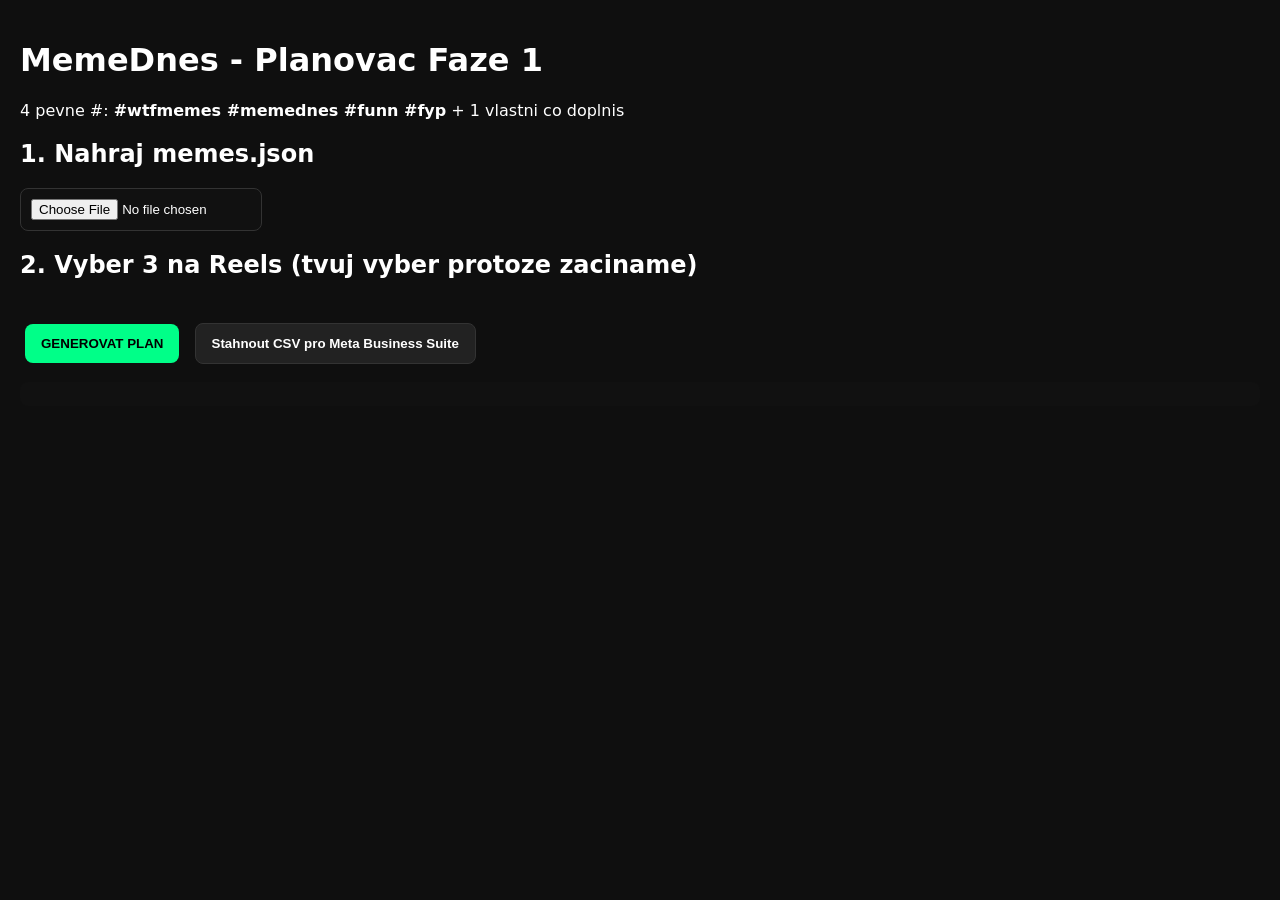
==== memednes_planovac.html @ 099546a5 "Create memednes_planovac.html" ====
<!DOCTYPE html>
<html lang="cs">
<head>
<meta charset="UTF-8">
<meta name="viewport" content="width=device-width, initial-scale=1.0">
<title>MemeDnes - Planovac Faze 1</title>
<style>
body{font-family:Inter,system-ui;background:#0f0f0f;color:#fff;margin:0;padding:20px}
.card{background:#1a1a1a;border:1px solid #333;border-radius:12px;padding:12px;margin:8px 0;display:flex;gap:12px;align-items:center;cursor:pointer}
.card img{width:60px;height:60px;object-fit:cover;border-radius:8px}
.card.selected{border-color:#00ff88;background:#15261e}
button{background:#00ff88;color:#000;border:0;padding:12px 16px;border-radius:8px;font-weight:700;cursor:pointer;margin:5px}
button.secondary{background:#222;color:#fff;border:1px solid #333}
input{padding:10px;border-radius:8px;border:1px solid #333;background:#111;color:#fff;width:220px}
pre{background:#111;padding:12px;border-radius:8px;white-space:pre-wrap}
.tag{font-size:12px;background:#222;padding:4px 8px;border-radius:20px}
</style>
</head>
<body>
<h1>MemeDnes - Planovac Faze 1</h1>
<p>4 pevne #: <b>#wtfmemes #memednes #funn #fyp</b> + 1 vlastni co doplnis</p>

<h2>1. Nahraj memes.json</h2>
<input type="file" id="fileInput" accept=".json">
<div id="memeList"></div>

<h2>2. Vyber 3 na Reels (tvuj vyber protoze zaciname)</h2>
<div id="selected"></div>
<div id="customTags"></div>
<br>
<button onclick="generatePlan()">GENEROVAT PLAN</button>
<button class="secondary" onclick="downloadCSV()">Stahnout CSV pro Meta Business Suite</button>
<pre id="output"></pre>

<script>
let memes = []; let picked = [];
document.getElementById('fileInput').addEventListener('change', e=>{
  const file = e.target.files[0];
  const reader = new FileReader();
  reader.onload = ev=>{ memes = JSON.parse(ev.target.result); renderList(); };
  reader.readAsText(file);
});
function renderList(){
  const div = document.getElementById('memeList'); div.innerHTML = '';
  memes.slice(-20).reverse().forEach(m=>{
    const el = document.createElement('div');
    el.className='card'+(picked.includes(m.id)?' selected':'');
    el.innerHTML=`<img src="${m.url}" onerror="this.src='https://via.placeholder.com/60'"><div><b>${m.title}</b><br><span class="tag">${m.category}</span> <span class="tag">${m.date}</span></div>`;
    el.onclick=()=>toggle(m.id); div.appendChild(el);
  });
}
function toggle(id){
  if(picked.includes(id)) picked = picked.filter(x=>x!==id);
  else { if(picked.length>=3){alert('Faze 1: max 3 na Reels'); return} picked.push(id); }
  renderList(); renderSelected();
}
function renderSelected(){
  document.getElementById('selected').innerHTML = picked.map(id=>{
    const m = memes.find(x=>x.id===id);
    return `<div class="card selected"><img src="${m.url}"><div>${m.title}</div></div>`;
  }).join('');
  document.getElementById('customTags').innerHTML = picked.map(id=>{
    const m = memes.find(x=>x.id===id);
    return `<label>5. # pro ${m.title}:</label><br><input id="tag-${id}" placeholder="#skola #vztahy #random"><br><br>`;
  }).join('');
}
function generatePlan(){
  if(picked.length!==3){alert('Vyber presne 3'); return}
  let out = '=== MEMEDNES FAZE 1 ===\n\nSTORY ZITRA 9:00-18:00 (vsech 10):\nPopisek: nazev + #wtfmemes #memednes #funn #fyp\n\nREELS:\n';
  const times = ['ZITRA 6:00','ZITRA 12:00','ZITRA 20:00'];
  picked.forEach((id,i)=>{
    const m = memes.find(x=>x.id===id);
    const custom = document.getElementById(`tag-${id}`).value || '#vlastni';
    out += `${times[i]} - ${m.title}\nCaption: ${m.title} \n.\n${custom} #wtfmemes #memednes #funn #fyp\n\n`;
  });
  document.getElementById('output').textContent = out;
}
function downloadCSV(){
  if(picked.length!==3){alert('Vyber presne 3'); return}
  let csv = 'date,time,media_url,caption,format\n';
  const tomorrow = new Date(); tomorrow.setDate(tomorrow.getDate()+1);
  const dateStr = tomorrow.toISOString().split('T')[0];
  const times = ['06:00','12:00','20:00'];
  picked.forEach((id,i)=>{
    const m = memes.find(x=>x.id===id);
    const custom = document.getElementById(`tag-${id}`)?.value || '#vlastni';
    const caption = `${m.title} ${custom} #wtfmemes #memednes #funn #fyp`.replace(/"/g,'""');
    csv += `${dateStr},${times[i]},${m.url},"${caption}",REEL\n`;
  });
  const blob = new Blob([csv],{type:'text/csv'});
  const url = URL.createObjectURL(blob);
  const a = document.createElement('a'); a.href=url; a.download='memednes_reels.csv'; a.click();
}
</script>
</body>
</html>
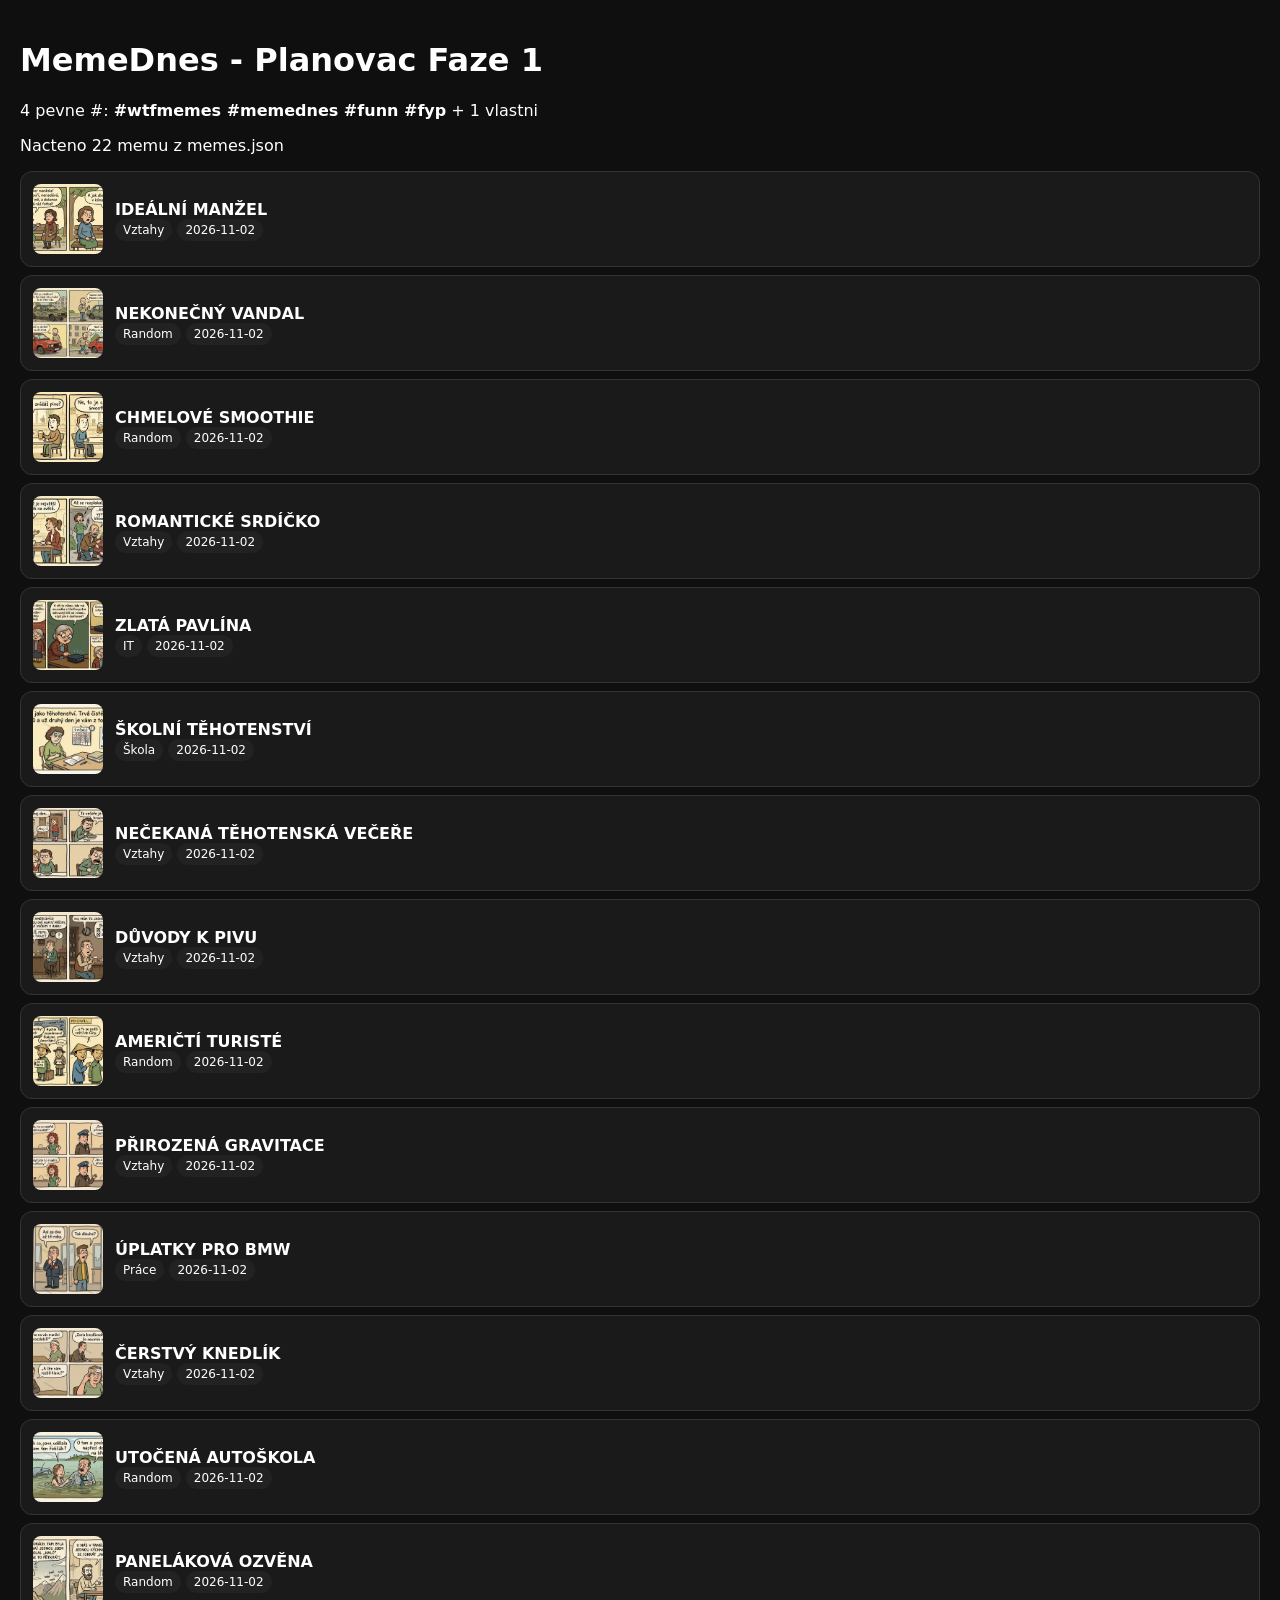
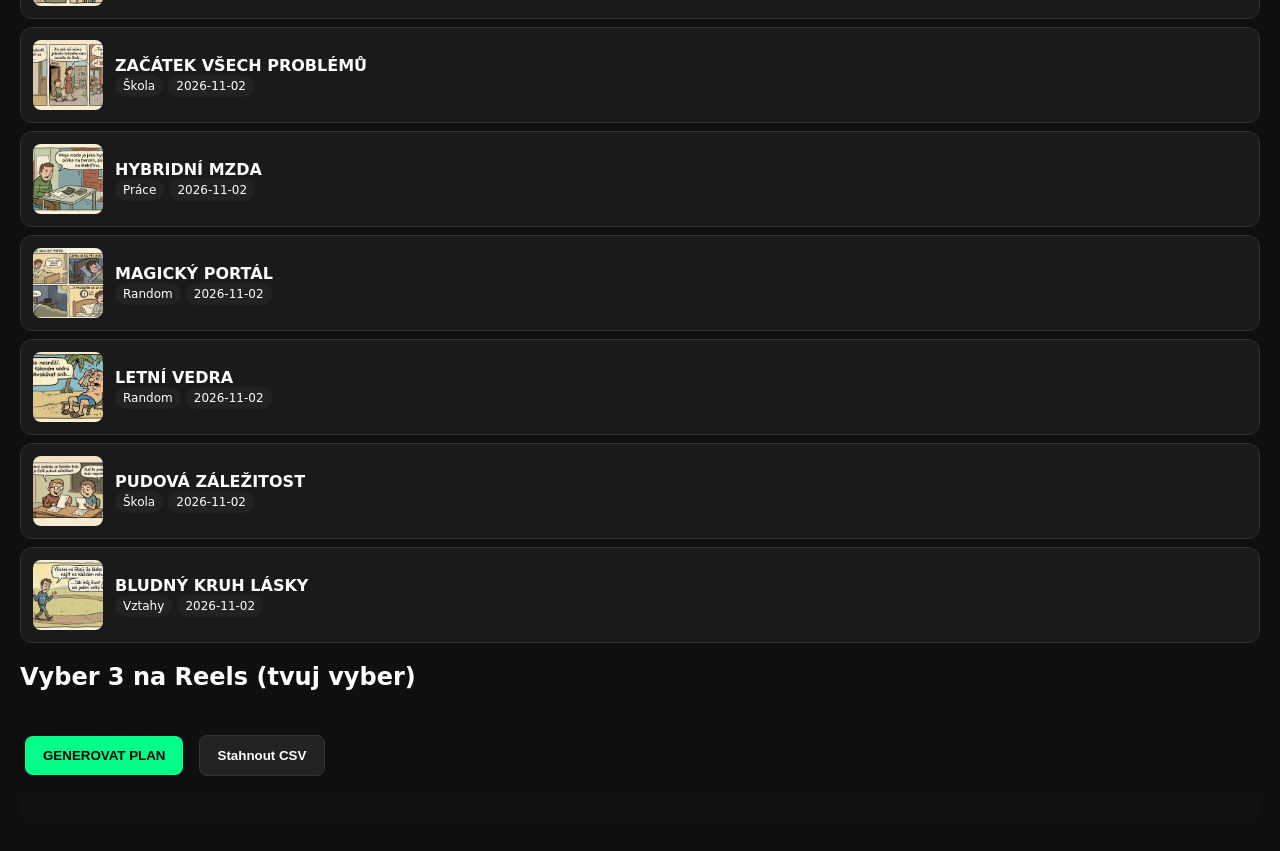
==== commit 9a966458: "Update memednes_planovac.html" ====
--- a/memednes_planovac.html
+++ b/memednes_planovac.html
@@ -7,51 +7,50 @@
 <style>
 body{font-family:Inter,system-ui;background:#0f0f0f;color:#fff;margin:0;padding:20px}
 .card{background:#1a1a1a;border:1px solid #333;border-radius:12px;padding:12px;margin:8px 0;display:flex;gap:12px;align-items:center;cursor:pointer}
-.card img{width:60px;height:60px;object-fit:cover;border-radius:8px}
+.card img{width:70px;height:70px;object-fit:cover;border-radius:8px}
 .card.selected{border-color:#00ff88;background:#15261e}
-button{background:#00ff88;color:#000;border:0;padding:12px 16px;border-radius:8px;font-weight:700;cursor:pointer;margin:5px}
+button{background:#00ff88;color:#000;border:0;padding:12px 18px;border-radius:8px;font-weight:700;cursor:pointer;margin:5px}
 button.secondary{background:#222;color:#fff;border:1px solid #333}
-input{padding:10px;border-radius:8px;border:1px solid #333;background:#111;color:#fff;width:220px}
+input{padding:10px;border-radius:8px;border:1px solid #333;background:#111;color:#fff;width:250px}
 pre{background:#111;padding:12px;border-radius:8px;white-space:pre-wrap}
 .tag{font-size:12px;background:#222;padding:4px 8px;border-radius:20px}
 </style>
 </head>
 <body>
 <h1>MemeDnes - Planovac Faze 1</h1>
-<p>4 pevne #: <b>#wtfmemes #memednes #funn #fyp</b> + 1 vlastni co doplnis</p>
-
-<h2>1. Nahraj memes.json</h2>
-<input type="file" id="fileInput" accept=".json">
+<p>4 pevne #: <b>#wtfmemes #memednes #funn #fyp</b> + 1 vlastni</p>
+<p id="status">Nacitam memes.json...</p>
 <div id="memeList"></div>
 
-<h2>2. Vyber 3 na Reels (tvuj vyber protoze zaciname)</h2>
+<h2>Vyber 3 na Reels (tvuj vyber)</h2>
 <div id="selected"></div>
 <div id="customTags"></div>
 <br>
 <button onclick="generatePlan()">GENEROVAT PLAN</button>
-<button class="secondary" onclick="downloadCSV()">Stahnout CSV pro Meta Business Suite</button>
+<button class="secondary" onclick="downloadCSV()">Stahnout CSV</button>
 <pre id="output"></pre>
 
 <script>
 let memes = []; let picked = [];
-document.getElementById('fileInput').addEventListener('change', e=>{
-  const file = e.target.files[0];
-  const reader = new FileReader();
-  reader.onload = ev=>{ memes = JSON.parse(ev.target.result); renderList(); };
-  reader.readAsText(file);
-});
+
+// AUTO NACTENI - uz nemusis vybirat soubor
+fetch('./memes.json')
+  .then(r=>r.json())
+  .then(data=>{ memes=data; document.getElementById('status').textContent=`Nacteno ${memes.length} memu z memes.json`; renderList(); })
+  .catch(()=>{ document.getElementById('status').textContent='Chyba - spust to pres GitHub Pages, ne jako soubor'; });
+
 function renderList(){
   const div = document.getElementById('memeList'); div.innerHTML = '';
   memes.slice(-20).reverse().forEach(m=>{
     const el = document.createElement('div');
     el.className='card'+(picked.includes(m.id)?' selected':'');
-    el.innerHTML=`<img src="${m.url}" onerror="this.src='https://via.placeholder.com/60'"><div><b>${m.title}</b><br><span class="tag">${m.category}</span> <span class="tag">${m.date}</span></div>`;
+    el.innerHTML=`<img src="${m.url}" onerror="this.src='./${m.url}'"><div><b>${m.title}</b><br><span class="tag">${m.category}</span> <span class="tag">${m.date}</span></div>`;
     el.onclick=()=>toggle(m.id); div.appendChild(el);
   });
 }
 function toggle(id){
   if(picked.includes(id)) picked = picked.filter(x=>x!==id);
-  else { if(picked.length>=3){alert('Faze 1: max 3 na Reels'); return} picked.push(id); }
+  else { if(picked.length>=3){alert('Max 3 na Reels - Faze 1'); return} picked.push(id); }
   renderList(); renderSelected();
 }
 function renderSelected(){
@@ -61,23 +60,22 @@
   }).join('');
   document.getElementById('customTags').innerHTML = picked.map(id=>{
     const m = memes.find(x=>x.id===id);
-    return `<label>5. # pro ${m.title}:</label><br><input id="tag-${id}" placeholder="#skola #vztahy #random"><br><br>`;
+    return `<label>5. # pro ${m.title}:</label><br><input id="tag-${id}" placeholder="#skola"><br><br>`;
   }).join('');
 }
 function generatePlan(){
   if(picked.length!==3){alert('Vyber presne 3'); return}
-  let out = '=== MEMEDNES FAZE 1 ===\n\nSTORY ZITRA 9:00-18:00 (vsech 10):\nPopisek: nazev + #wtfmemes #memednes #funn #fyp\n\nREELS:\n';
-  const times = ['ZITRA 6:00','ZITRA 12:00','ZITRA 20:00'];
+  let out = '';
   picked.forEach((id,i)=>{
     const m = memes.find(x=>x.id===id);
     const custom = document.getElementById(`tag-${id}`).value || '#vlastni';
-    out += `${times[i]} - ${m.title}\nCaption: ${m.title} \n.\n${custom} #wtfmemes #memednes #funn #fyp\n\n`;
+    out += `${m.title}\n.\n.\n${custom} #wtfmemes #memednes #funn #fyp\n\n---\n\n`;
   });
   document.getElementById('output').textContent = out;
 }
 function downloadCSV(){
   if(picked.length!==3){alert('Vyber presne 3'); return}
-  let csv = 'date,time,media_url,caption,format\n';
+  let csv = 'date,time,media_url,caption\n';
   const tomorrow = new Date(); tomorrow.setDate(tomorrow.getDate()+1);
   const dateStr = tomorrow.toISOString().split('T')[0];
   const times = ['06:00','12:00','20:00'];
@@ -85,7 +83,7 @@
     const m = memes.find(x=>x.id===id);
     const custom = document.getElementById(`tag-${id}`)?.value || '#vlastni';
     const caption = `${m.title} ${custom} #wtfmemes #memednes #funn #fyp`.replace(/"/g,'""');
-    csv += `${dateStr},${times[i]},${m.url},"${caption}",REEL\n`;
+    csv += `${dateStr},${times[i]},${m.url},"${caption}"\n`;
   });
   const blob = new Blob([csv],{type:'text/csv'});
   const url = URL.createObjectURL(blob);
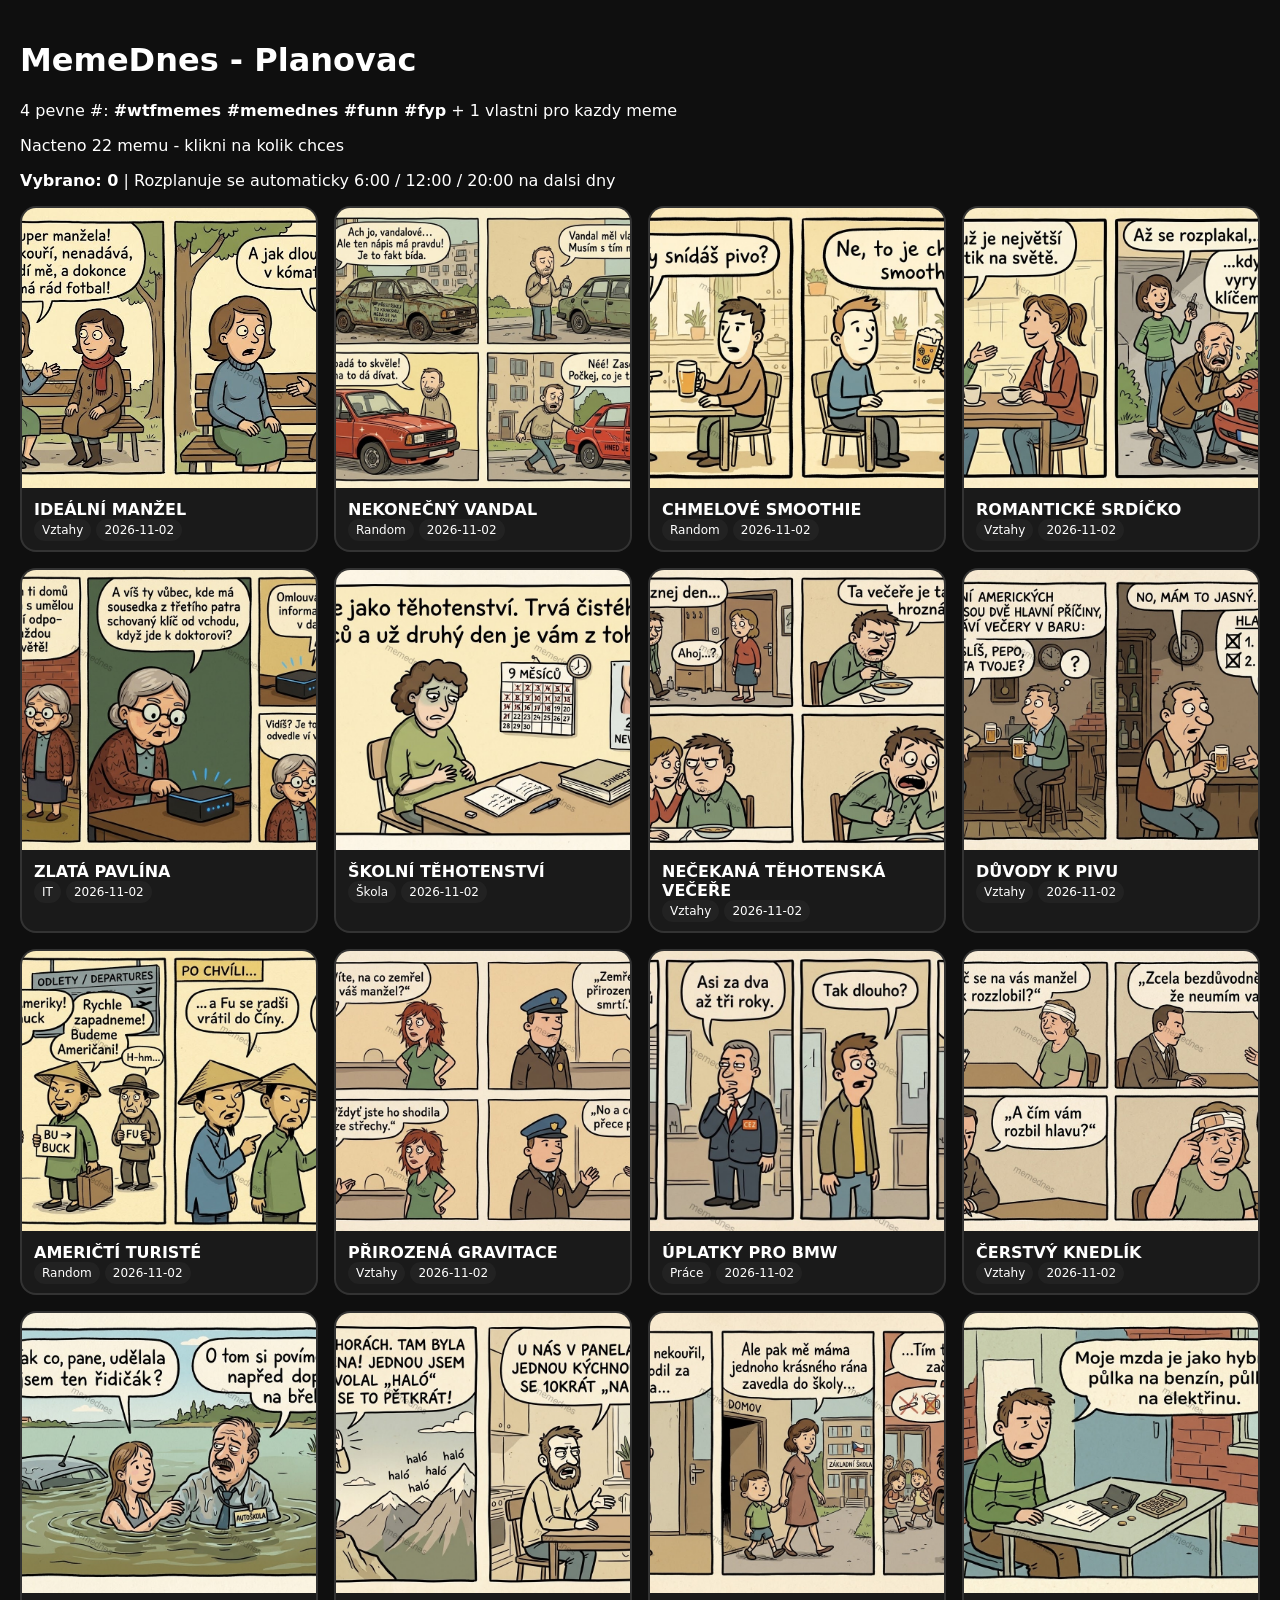
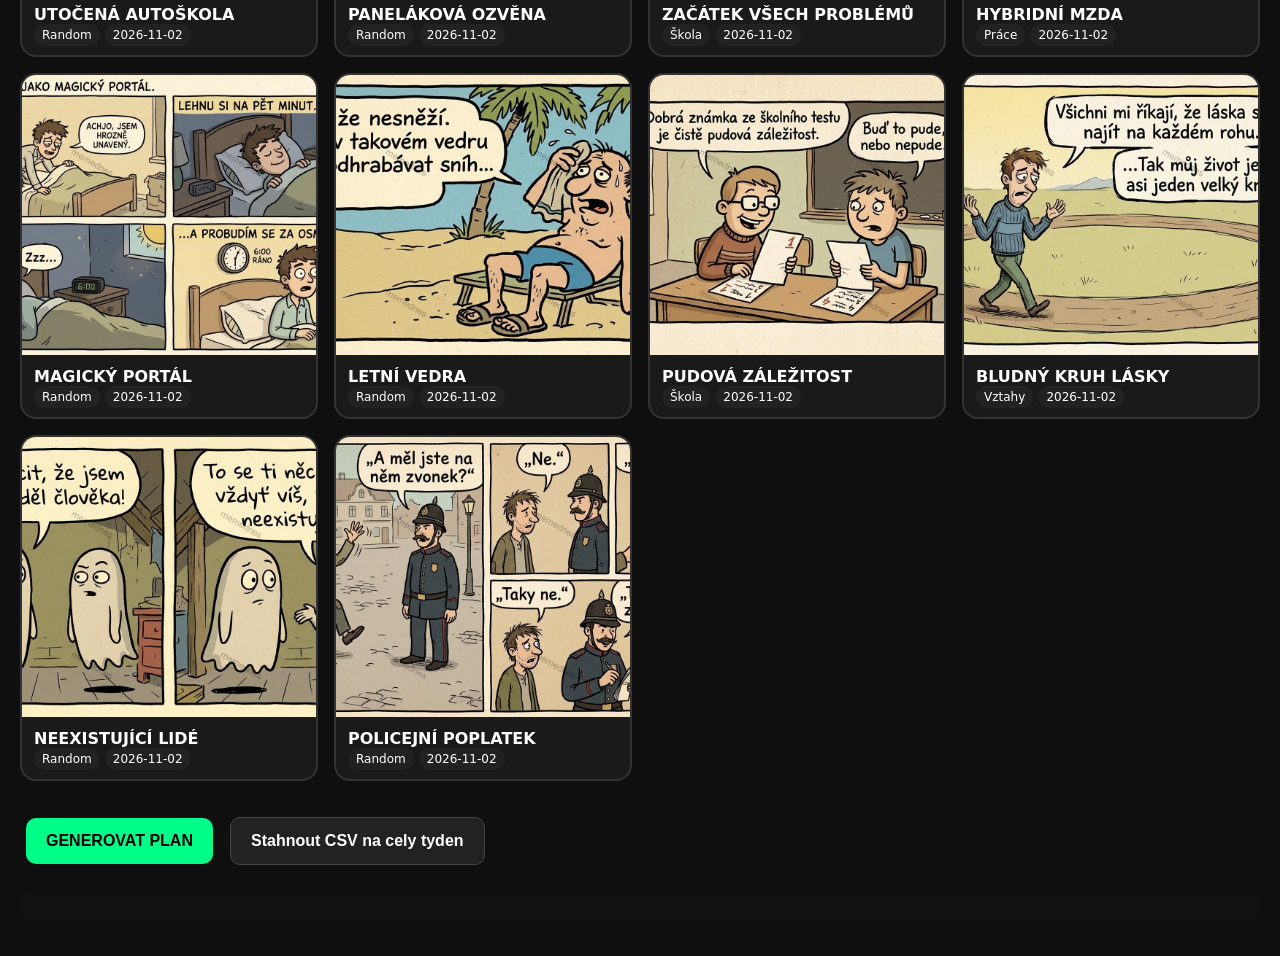
==== commit a5c13af9: "Update memednes_planovac.html" ====
--- a/memednes_planovac.html
+++ b/memednes_planovac.html
@@ -3,91 +3,107 @@
 <head>
 <meta charset="UTF-8">
 <meta name="viewport" content="width=device-width, initial-scale=1.0">
-<title>MemeDnes - Planovac Faze 1</title>
+<title>MemeDnes - Planovac</title>
 <style>
 body{font-family:Inter,system-ui;background:#0f0f0f;color:#fff;margin:0;padding:20px}
-.card{background:#1a1a1a;border:1px solid #333;border-radius:12px;padding:12px;margin:8px 0;display:flex;gap:12px;align-items:center;cursor:pointer}
-.card img{width:70px;height:70px;object-fit:cover;border-radius:8px}
-.card.selected{border-color:#00ff88;background:#15261e}
-button{background:#00ff88;color:#000;border:0;padding:12px 18px;border-radius:8px;font-weight:700;cursor:pointer;margin:5px}
-button.secondary{background:#222;color:#fff;border:1px solid #333}
-input{padding:10px;border-radius:8px;border:1px solid #333;background:#111;color:#fff;width:250px}
-pre{background:#111;padding:12px;border-radius:8px;white-space:pre-wrap}
+.grid{display:grid;grid-template-columns:repeat(auto-fill,minmax(280px,1fr));gap:16px}
+.card{background:#1a1a1a;border:2px solid #333;border-radius:16px;overflow:hidden;cursor:pointer;transition:0.2s}
+.card img{width:100%;height:280px;object-fit:cover;display:block}
+.card .info{padding:12px}
+.card.selected{border-color:#00ff88;transform:scale(0.97);background:#15261e}
+.card .check{position:absolute;background:#00ff88;color:#000;font-weight:900;padding:4px 8px;border-radius:8px;margin:8px}
+.wrap{position:relative}
+button{background:#00ff88;color:#000;border:0;padding:14px 20px;border-radius:10px;font-weight:800;cursor:pointer;margin:6px;font-size:16px}
+button.secondary{background:#222;color:#fff;border:1px solid #444}
+input{padding:12px;border-radius:10px;border:1px solid #333;background:#111;color:#fff;width:100%;margin:4px 0}
 .tag{font-size:12px;background:#222;padding:4px 8px;border-radius:20px}
+pre{background:#111;padding:16px;border-radius:12px;white-space:pre-wrap;margin-top:20px}
 </style>
 </head>
 <body>
-<h1>MemeDnes - Planovac Faze 1</h1>
-<p>4 pevne #: <b>#wtfmemes #memednes #funn #fyp</b> + 1 vlastni</p>
-<p id="status">Nacitam memes.json...</p>
-<div id="memeList"></div>
+<h1>MemeDnes - Planovac</h1>
+<p>4 pevne #: <b>#wtfmemes #memednes #funn #fyp</b> + 1 vlastni pro kazdy meme</p>
+<p id="status">Nacitam...</p>
+<p><b>Vybrano: <span id="count">0</span></b> | Rozplanuje se automaticky 6:00 / 12:00 / 20:00 na dalsi dny</p>
 
-<h2>Vyber 3 na Reels (tvuj vyber)</h2>
-<div id="selected"></div>
-<div id="customTags"></div>
-<br>
+<div class="grid" id="memeList"></div>
+
+<div id="customTags" style="margin-top:30px"></div>
+
 <button onclick="generatePlan()">GENEROVAT PLAN</button>
-<button class="secondary" onclick="downloadCSV()">Stahnout CSV</button>
+<button class="secondary" onclick="downloadCSV()">Stahnout CSV na cely tyden</button>
+
 <pre id="output"></pre>
 
 <script>
 let memes = []; let picked = [];
-
-// AUTO NACTENI - uz nemusis vybirat soubor
-fetch('./memes.json')
-  .then(r=>r.json())
-  .then(data=>{ memes=data; document.getElementById('status').textContent=`Nacteno ${memes.length} memu z memes.json`; renderList(); })
-  .catch(()=>{ document.getElementById('status').textContent='Chyba - spust to pres GitHub Pages, ne jako soubor'; });
+fetch('./memes.json').then(r=>r.json()).then(data=>{
+  memes=data; 
+  document.getElementById('status').textContent=`Nacteno ${memes.length} memu - klikni na kolik chces`;
+  renderList();
+});
 
 function renderList(){
-  const div = document.getElementById('memeList'); div.innerHTML = '';
-  memes.slice(-20).reverse().forEach(m=>{
+  const div = document.getElementById('memeList'); div.innerHTML='';
+  memes.slice().reverse().forEach(m=>{
+    const isSel = picked.includes(m.id);
     const el = document.createElement('div');
-    el.className='card'+(picked.includes(m.id)?' selected':'');
-    el.innerHTML=`<img src="${m.url}" onerror="this.src='./${m.url}'"><div><b>${m.title}</b><br><span class="tag">${m.category}</span> <span class="tag">${m.date}</span></div>`;
-    el.onclick=()=>toggle(m.id); div.appendChild(el);
+    el.className='card'+(isSel?' selected':'');
+    el.innerHTML=`<div class="wrap">${isSel?'<div class="check">VYBRANO</div>':''}<img src="${m.url}" onerror="this.src='./${m.url}'" loading="lazy"></div><div class="info"><b>${m.title}</b><br><span class="tag">${m.category}</span> <span class="tag">${m.date}</span></div>`;
+    el.onclick=()=>toggle(m.id);
+    div.appendChild(el);
+  });
+  document.getElementById('count').textContent=picked.length;
+}
+
+function toggle(id){
+  if(picked.includes(id)) picked = picked.filter(x=>x!==id);
+  else picked.push(id);
+  renderList(); renderInputs();
+}
+
+function renderInputs(){
+  const d = document.getElementById('customTags'); 
+  d.innerHTML = '<h2>5. hashtag pro kazdy vybrany:</h2>' + picked.map(id=>{
+    const m = memes.find(x=>x.id===id);
+    return `<div style="display:flex;gap:10px;align-items:center;max-width:500px"><img src="${m.url}" style="width:50px;height:50px;border-radius:8px;object-fit:cover"><b style="min-width:150px">${m.title}</b><input id="tag-${id}" placeholder="#skola #vztahy"></div>`;
+  }).join('');
+}
+
+function getSchedule(){
+  const times = ['06:00','12:00','20:00'];
+  let dayOffset = 1; let timeIndex = 0;
+  return picked.map((id)=>{
+    const date = new Date(); date.setDate(date.getDate()+dayOffset);
+    const dateStr = date.toISOString().split('T')[0];
+    const time = times[timeIndex];
+    timeIndex++; if(timeIndex>=3){timeIndex=0; dayOffset++;}
+    return {id, dateStr, time};
   });
 }
-function toggle(id){
-  if(picked.includes(id)) picked = picked.filter(x=>x!==id);
-  else { if(picked.length>=3){alert('Max 3 na Reels - Faze 1'); return} picked.push(id); }
-  renderList(); renderSelected();
+
+function generatePlan(){
+  if(picked.length==0){alert('Nic nevybrano'); return}
+  let out = `PLAN NA ${Math.ceil(picked.length/3)} DNI - ${picked.length} REELS\n\n`;
+  getSchedule().forEach(s=>{
+    const m = memes.find(x=>x.id===s.id);
+    const custom = document.getElementById(`tag-${s.id}`)?.value || '#vlastni';
+    out += `${s.dateStr} ${s.time} - ${m.title}\n${m.title}\n.\n${custom} #wtfmemes #memednes #funn #fyp\n\n---\n\n`;
+  });
+  document.getElementById('output').textContent=out;
 }
-function renderSelected(){
-  document.getElementById('selected').innerHTML = picked.map(id=>{
-    const m = memes.find(x=>x.id===id);
-    return `<div class="card selected"><img src="${m.url}"><div>${m.title}</div></div>`;
-  }).join('');
-  document.getElementById('customTags').innerHTML = picked.map(id=>{
-    const m = memes.find(x=>x.id===id);
-    return `<label>5. # pro ${m.title}:</label><br><input id="tag-${id}" placeholder="#skola"><br><br>`;
-  }).join('');
-}
-function generatePlan(){
-  if(picked.length!==3){alert('Vyber presne 3'); return}
-  let out = '';
-  picked.forEach((id,i)=>{
-    const m = memes.find(x=>x.id===id);
-    const custom = document.getElementById(`tag-${id}`).value || '#vlastni';
-    out += `${m.title}\n.\n.\n${custom} #wtfmemes #memednes #funn #fyp\n\n---\n\n`;
-  });
-  document.getElementById('output').textContent = out;
-}
+
 function downloadCSV(){
-  if(picked.length!==3){alert('Vyber presne 3'); return}
-  let csv = 'date,time,media_url,caption\n';
-  const tomorrow = new Date(); tomorrow.setDate(tomorrow.getDate()+1);
-  const dateStr = tomorrow.toISOString().split('T')[0];
-  const times = ['06:00','12:00','20:00'];
-  picked.forEach((id,i)=>{
-    const m = memes.find(x=>x.id===id);
-    const custom = document.getElementById(`tag-${id}`)?.value || '#vlastni';
+  if(picked.length==0){alert('Nic nevybrano'); return}
+  let csv='date,time,media_url,caption\n';
+  getSchedule().forEach(s=>{
+    const m = memes.find(x=>x.id===s.id);
+    const custom = document.getElementById(`tag-${s.id}`)?.value || '#vlastni';
     const caption = `${m.title} ${custom} #wtfmemes #memednes #funn #fyp`.replace(/"/g,'""');
-    csv += `${dateStr},${times[i]},${m.url},"${caption}"\n`;
+    csv += `${s.dateStr},${s.time},${m.url},"${caption}"\n`;
   });
   const blob = new Blob([csv],{type:'text/csv'});
-  const url = URL.createObjectURL(blob);
-  const a = document.createElement('a'); a.href=url; a.download='memednes_reels.csv'; a.click();
+  const a = document.createElement('a'); a.href=URL.createObjectURL(blob); a.download=`memednes_${picked.length}_reels.csv`; a.click();
 }
 </script>
 </body>
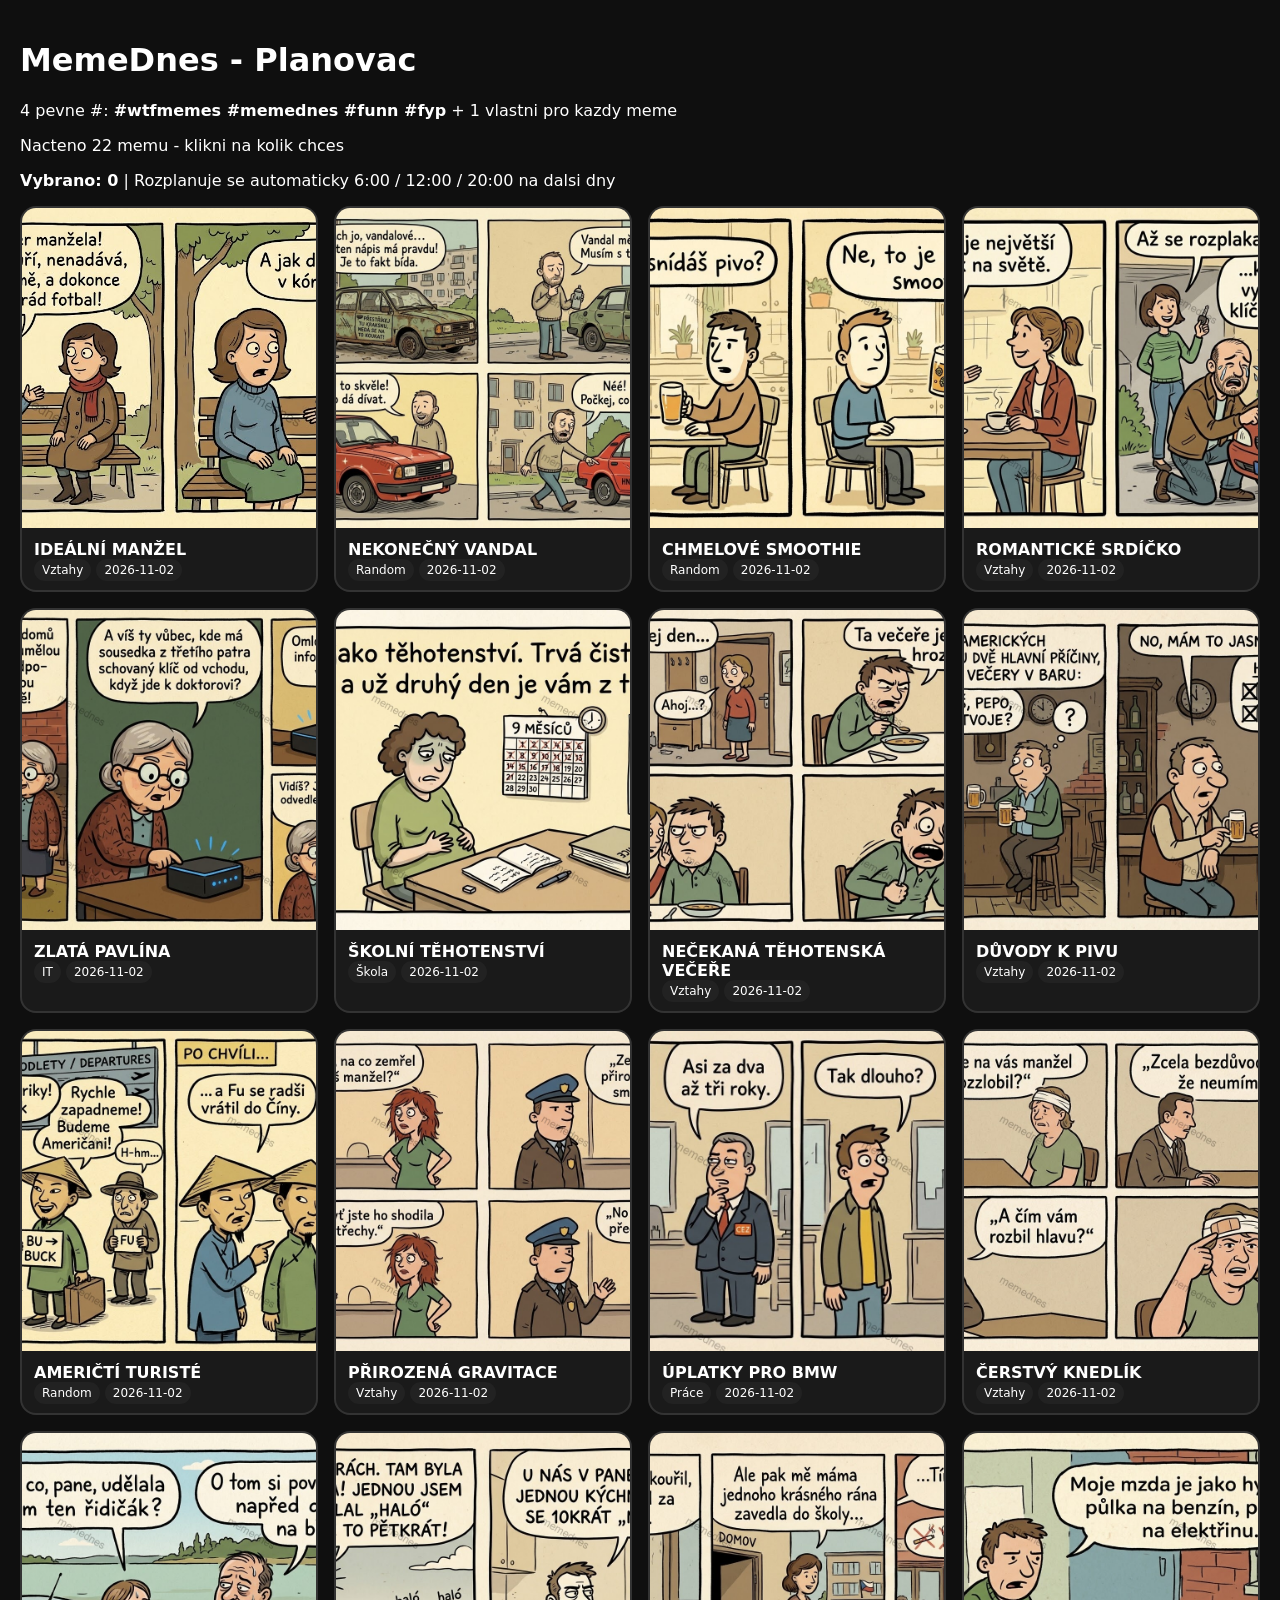
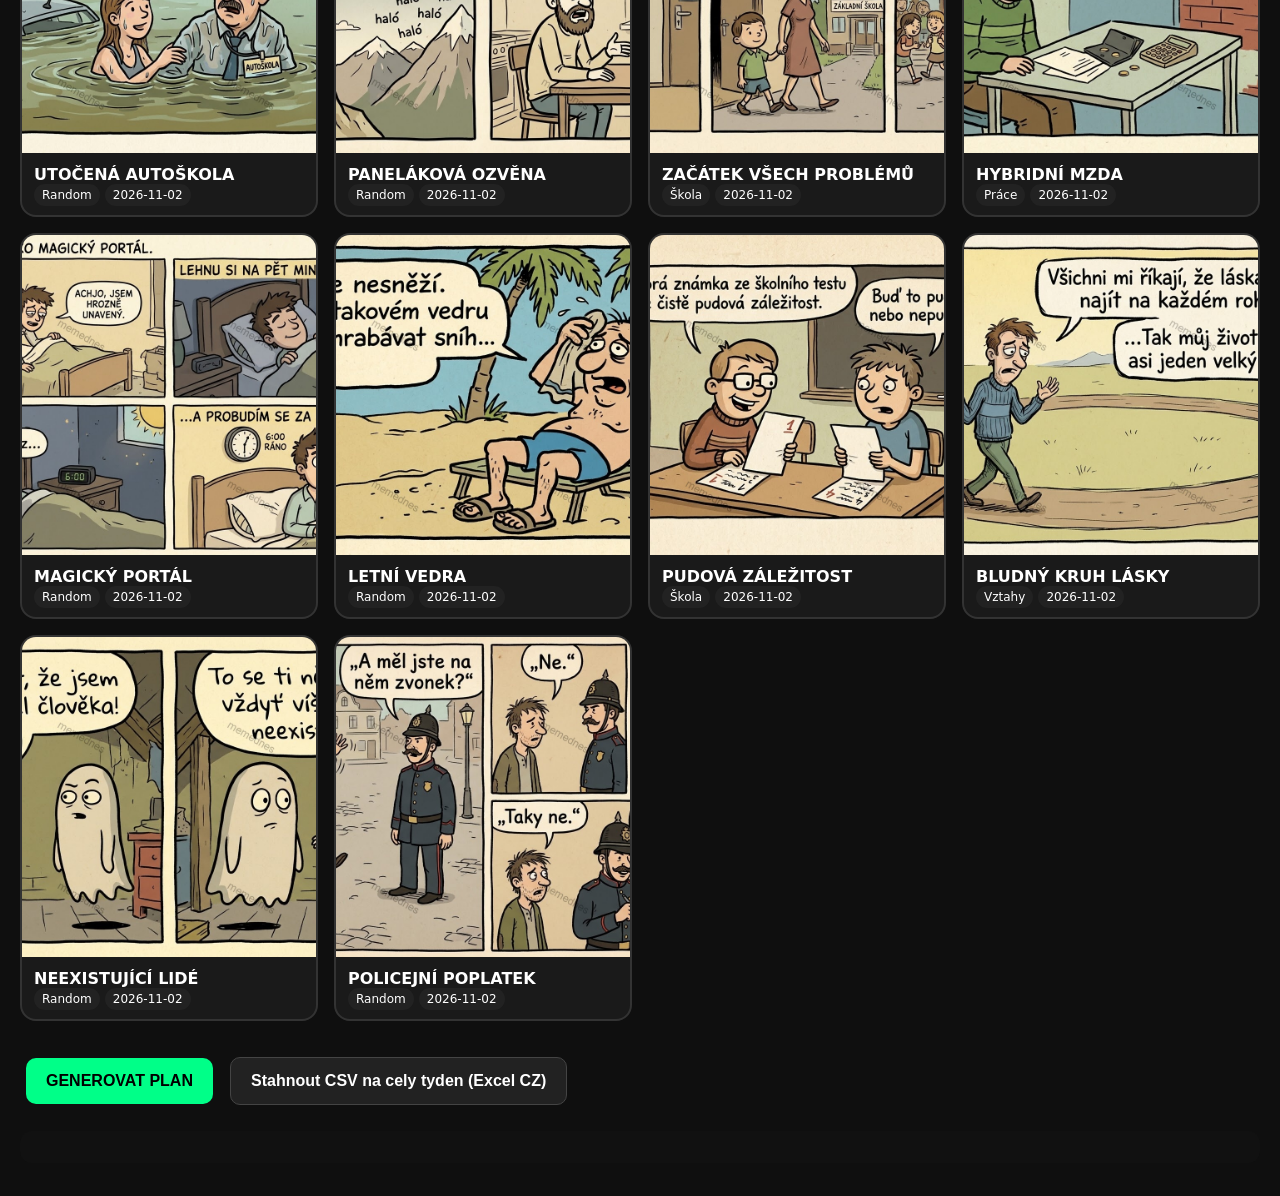
==== commit 7d88106c: "Update memednes_planovac.html" ====
--- a/memednes_planovac.html
+++ b/memednes_planovac.html
@@ -8,7 +8,7 @@
 body{font-family:Inter,system-ui;background:#0f0f0f;color:#fff;margin:0;padding:20px}
 .grid{display:grid;grid-template-columns:repeat(auto-fill,minmax(280px,1fr));gap:16px}
 .card{background:#1a1a1a;border:2px solid #333;border-radius:16px;overflow:hidden;cursor:pointer;transition:0.2s}
-.card img{width:100%;height:280px;object-fit:cover;display:block}
+.card img{width:100%;height:320px;object-fit:cover;display:block}
 .card .info{padding:12px}
 .card.selected{border-color:#00ff88;transform:scale(0.97);background:#15261e}
 .card .check{position:absolute;background:#00ff88;color:#000;font-weight:900;padding:4px 8px;border-radius:8px;margin:8px}
@@ -18,6 +18,7 @@
 input{padding:12px;border-radius:10px;border:1px solid #333;background:#111;color:#fff;width:100%;margin:4px 0}
 .tag{font-size:12px;background:#222;padding:4px 8px;border-radius:20px}
 pre{background:#111;padding:16px;border-radius:12px;white-space:pre-wrap;margin-top:20px}
+.copyBtn{background:#333;color:#00ff88;border:1px solid #00ff88;padding:6px 10px;border-radius:6px;font-size:12px;margin-left:10px}
 </style>
 </head>
 <body>
@@ -27,11 +28,10 @@
 <p><b>Vybrano: <span id="count">0</span></b> | Rozplanuje se automaticky 6:00 / 12:00 / 20:00 na dalsi dny</p>
 
 <div class="grid" id="memeList"></div>
-
 <div id="customTags" style="margin-top:30px"></div>
 
 <button onclick="generatePlan()">GENEROVAT PLAN</button>
-<button class="secondary" onclick="downloadCSV()">Stahnout CSV na cely tyden</button>
+<button class="secondary" onclick="downloadCSV()">Stahnout CSV na cely tyden (Excel CZ)</button>
 
 <pre id="output"></pre>
 
@@ -42,7 +42,6 @@
   document.getElementById('status').textContent=`Nacteno ${memes.length} memu - klikni na kolik chces`;
   renderList();
 });
-
 function renderList(){
   const div = document.getElementById('memeList'); div.innerHTML='';
   memes.slice().reverse().forEach(m=>{
@@ -55,54 +54,58 @@
   });
   document.getElementById('count').textContent=picked.length;
 }
-
 function toggle(id){
   if(picked.includes(id)) picked = picked.filter(x=>x!==id);
   else picked.push(id);
   renderList(); renderInputs();
 }
-
 function renderInputs(){
   const d = document.getElementById('customTags'); 
   d.innerHTML = '<h2>5. hashtag pro kazdy vybrany:</h2>' + picked.map(id=>{
     const m = memes.find(x=>x.id===id);
-    return `<div style="display:flex;gap:10px;align-items:center;max-width:500px"><img src="${m.url}" style="width:50px;height:50px;border-radius:8px;object-fit:cover"><b style="min-width:150px">${m.title}</b><input id="tag-${id}" placeholder="#skola #vztahy"></div>`;
+    return `<div style="display:flex;gap:10px;align-items:center;max-width:600px;margin-bottom:8px"><img src="${m.url}" style="width:50px;height:50px;border-radius:8px;object-fit:cover"><b style="min-width:150px">${m.title}</b><input id="tag-${id}" placeholder="#skola #vztahy"><button class="copyBtn" onclick="copyCaption('${id}')">Kopirovat</button></div>`;
   }).join('');
 }
-
 function getSchedule(){
   const times = ['06:00','12:00','20:00'];
-  let dayOffset = 1; let timeIndex = 0;
+  let dayOffset = 0; let timeIndex = 0;
+  const today = new Date();
   return picked.map((id)=>{
-    const date = new Date(); date.setDate(date.getDate()+dayOffset);
+    const date = new Date(); date.setDate(today.getDate()+dayOffset);
     const dateStr = date.toISOString().split('T')[0];
     const time = times[timeIndex];
     timeIndex++; if(timeIndex>=3){timeIndex=0; dayOffset++;}
     return {id, dateStr, time};
   });
 }
-
+function getCaption(id){
+  const m = memes.find(x=>x.id===id);
+  const custom = document.getElementById(`tag-${id}`)?.value || '#vlastni';
+  return `${m.title} ${custom} #wtfmemes #memednes #funn #fyp`;
+}
+function copyCaption(id){
+  navigator.clipboard.writeText(getCaption(id));
+  alert('Zkopirovano: ' + getCaption(id));
+}
 function generatePlan(){
   if(picked.length==0){alert('Nic nevybrano'); return}
   let out = `PLAN NA ${Math.ceil(picked.length/3)} DNI - ${picked.length} REELS\n\n`;
   getSchedule().forEach(s=>{
     const m = memes.find(x=>x.id===s.id);
-    const custom = document.getElementById(`tag-${s.id}`)?.value || '#vlastni';
-    out += `${s.dateStr} ${s.time} - ${m.title}\n${m.title}\n.\n${custom} #wtfmemes #memednes #funn #fyp\n\n---\n\n`;
+    const caption = getCaption(s.id);
+    out += `${s.dateStr} ${s.time} - ${m.title}\n${caption}\n\n---\n\n`;
   });
   document.getElementById('output').textContent=out;
 }
-
 function downloadCSV(){
   if(picked.length==0){alert('Nic nevybrano'); return}
-  let csv='date,time,media_url,caption\n';
+  let csv='date;time;media_url;caption\n';
   getSchedule().forEach(s=>{
     const m = memes.find(x=>x.id===s.id);
-    const custom = document.getElementById(`tag-${s.id}`)?.value || '#vlastni';
-    const caption = `${m.title} ${custom} #wtfmemes #memednes #funn #fyp`.replace(/"/g,'""');
-    csv += `${s.dateStr},${s.time},${m.url},"${caption}"\n`;
+    const caption = getCaption(s.id).replace(/"/g,'""');
+    csv += `${s.dateStr};${s.time};${m.url};"${caption}"\n`;
   });
-  const blob = new Blob([csv],{type:'text/csv'});
+  const blob = new Blob(["\uFEFF"+csv],{type:'text/csv;charset=utf-8;'});
   const a = document.createElement('a'); a.href=URL.createObjectURL(blob); a.download=`memednes_${picked.length}_reels.csv`; a.click();
 }
 </script>
